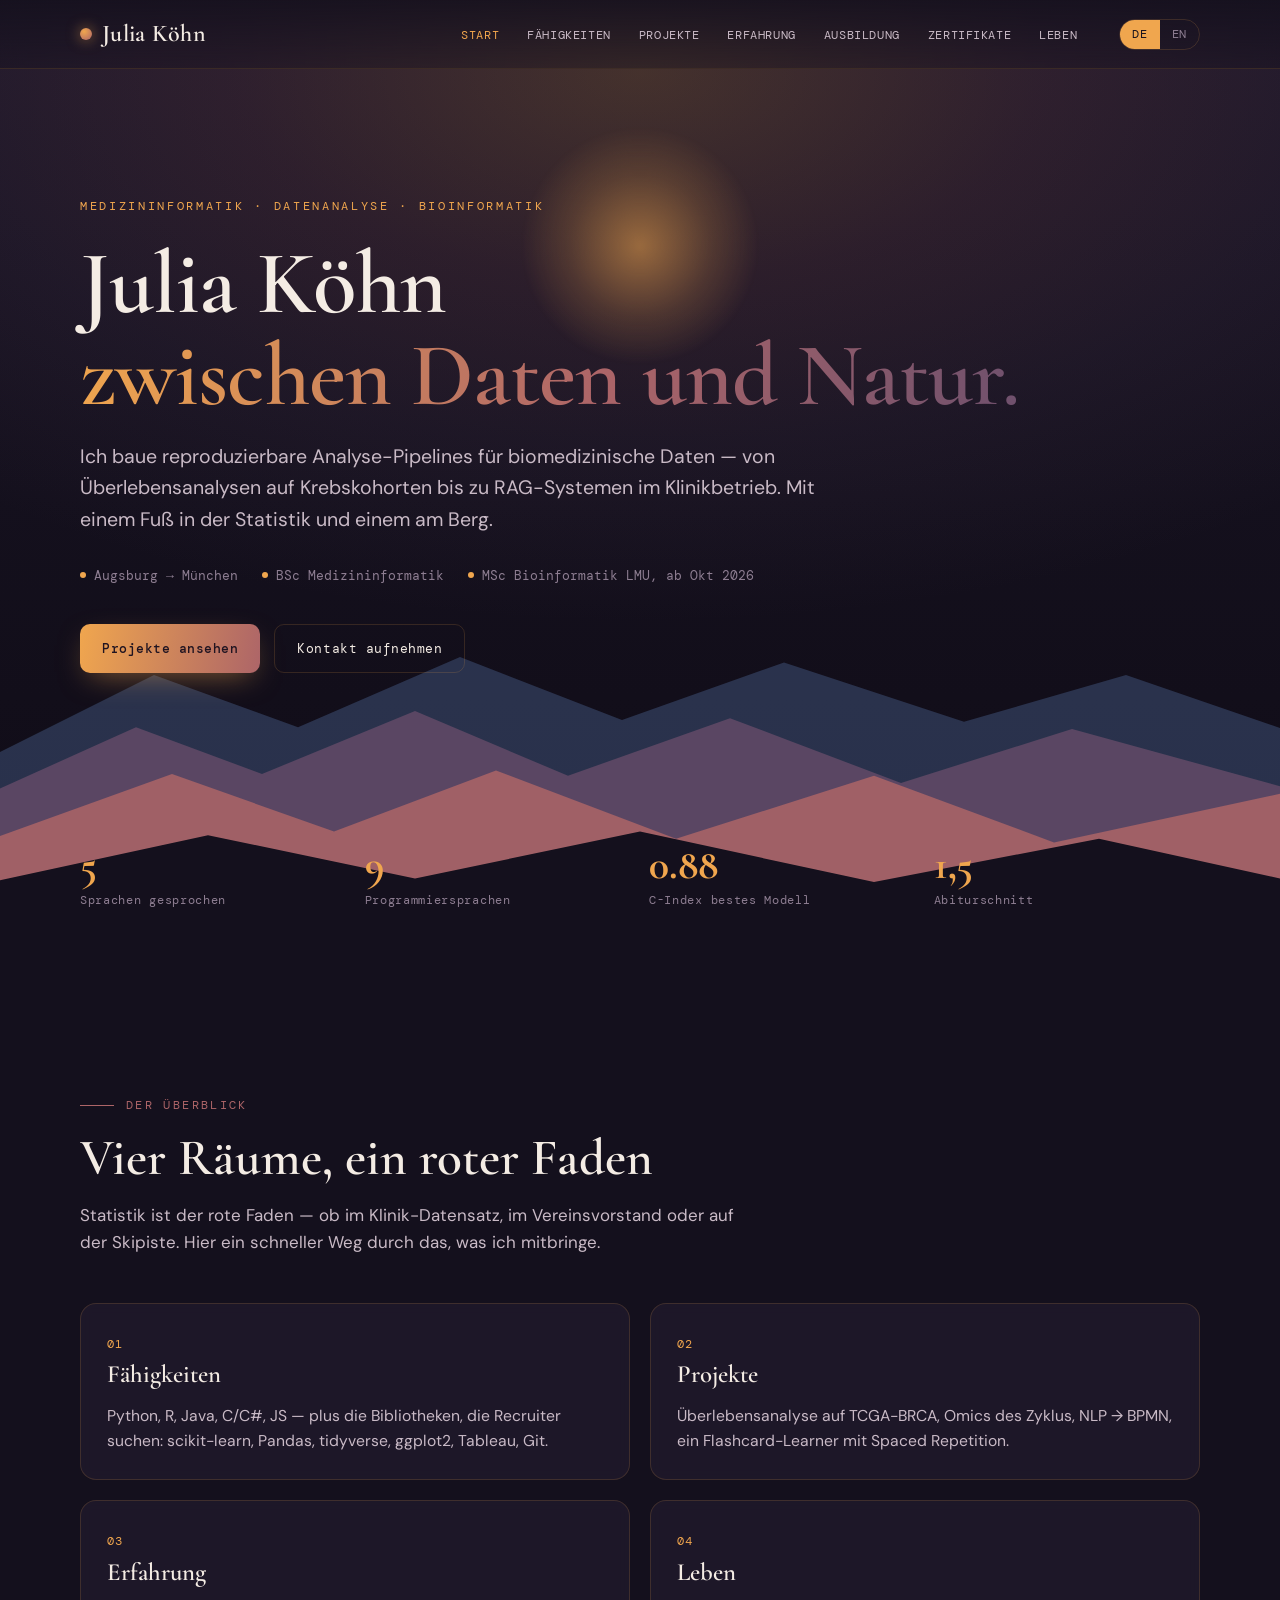
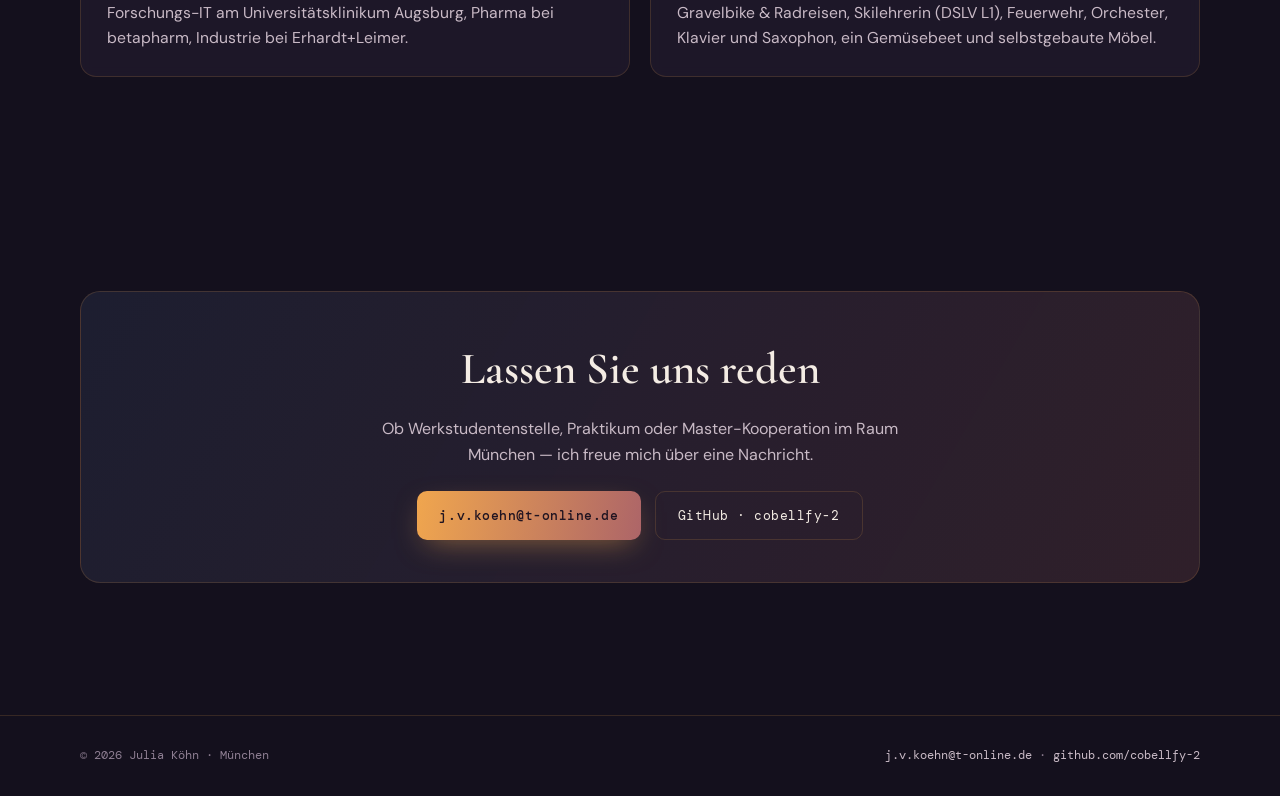
==== index.html @ fc3f9aa5 "Portfolio site" ====
<!DOCTYPE html>
<html lang="de">
<head>
<meta charset="utf-8">
<meta name="viewport" content="width=device-width, initial-scale=1">
<title data-de="Julia Köhn — Datenanalyse & Bioinformatik" data-en="Julia Köhn — Data Science & Bioinformatics">Julia Köhn — Datenanalyse & Bioinformatik</title>
<meta name="description" content="Julia Köhn — Medizininformatik, Datenanalyse, Bioinformatik. Portfolio.">
<link rel="preconnect" href="https://fonts.googleapis.com">
<link rel="preconnect" href="https://fonts.gstatic.com" crossorigin>
<link href="https://fonts.googleapis.com/css2?family=Cormorant+Garamond:wght@500;600;700&family=DM+Mono:wght@400;500&family=DM+Sans:opsz,wght@9..40,400;9..40,500;9..40,600&display=swap" rel="stylesheet">
<link rel="stylesheet" href="assets/style.css">
</head>
<body>

<div class="sky"><div class="sun"></div></div>
<div class="stars"></div>
<svg class="ranges" viewBox="0 0 1440 460" preserveAspectRatio="xMidYMax slice" xmlns="http://www.w3.org/2000/svg">
  <path d="M0 300 L180 210 L340 268 L520 190 L700 260 L880 196 L1080 262 L1260 210 L1440 272 L1440 460 L0 460 Z" fill="#3F5177" opacity="0.55"/>
  <path d="M0 340 L160 268 L300 320 L470 250 L640 322 L820 258 L1010 330 L1200 270 L1440 336 L1440 460 L0 460 Z" fill="#6E506D" opacity="0.72"/>
  <path d="M0 392 L200 320 L380 384 L560 316 L760 392 L980 322 L1180 396 L1440 340 L1440 460 L0 460 Z" fill="#AD6568" opacity="0.85"/>
  <path d="M0 440 L240 388 L470 436 L720 384 L980 440 L1230 392 L1440 438 L1440 460 L0 460 Z" fill="#14101d"/>
</svg>

<header class="nav">
  <div class="nav-inner">
    <a class="brand" href="index.html"><span class="dot"></span>Julia&nbsp;Köhn</a>
    <button class="burger" aria-label="Menu">☰</button>
    <ul class="nav-links">
      <li><a href="index.html" class="active" data-de="Start" data-en="Home">Start</a></li>
      <li><a href="skills.html" data-de="Fähigkeiten" data-en="Skills">Fähigkeiten</a></li>
      <li><a href="projects.html" data-de="Projekte" data-en="Projects">Projekte</a></li>
      <li><a href="experience.html" data-de="Erfahrung" data-en="Experience">Erfahrung</a></li>
      <li><a href="education.html" data-de="Ausbildung" data-en="Education">Ausbildung</a></li>
      <li><a href="certificates.html" data-de="Zertifikate" data-en="Certificates">Zertifikate</a></li>
      <li><a href="life.html" data-de="Leben" data-en="Life">Leben</a></li>
    </ul>
    <div class="lang-toggle" role="group" aria-label="Language">
      <button data-lang="de" class="on">DE</button>
      <button data-lang="en">EN</button>
    </div>
  </div>
</header>

<main class="wrap">

  <section class="hero">
    <p class="eyebrow reveal" data-de="Medizininformatik · Datenanalyse · Bioinformatik" data-en="Medical Informatics · Data Science · Bioinformatics">Medizininformatik · Datenanalyse · Bioinformatik</p>
    <h1 class="reveal d1">Julia Köhn<br><span class="accent" data-de="zwischen Daten und Natur." data-en="between data and nature.">zwischen Daten und Natur.</span></h1>
    <p class="sub reveal d2" data-de="Ich baue reproduzierbare Analyse-Pipelines für biomedizinische Daten — von Überlebensanalysen auf Krebskohorten bis zu RAG-Systemen im Klinikbetrieb. Mit einem Fuß in der Statistik und einem am Berg." data-en="I build reproducible analysis pipelines for biomedical data — from survival models on cancer cohorts to RAG systems in a hospital IT team. One foot in statistics, one on the mountain.">Ich baue reproduzierbare Analyse-Pipelines für biomedizinische Daten — von Überlebensanalysen auf Krebskohorten bis zu RAG-Systemen im Klinikbetrieb. Mit einem Fuß in der Statistik und einem am Berg.</p>
    <div class="meta reveal d3">
      <span data-de="Augsburg → München" data-en="Augsburg → Munich">Augsburg → München</span>
      <span data-de="BSc Medizininformatik" data-en="BSc Medical Informatics">BSc Medizininformatik</span>
      <span data-de="MSc Bioinformatik LMU, ab Okt 2026" data-en="MSc Bioinformatics LMU, from Oct 2026">MSc Bioinformatik LMU, ab Okt 2026</span>
    </div>
    <div class="cta-row reveal d4">
      <a class="btn primary" href="projects.html" data-de="Projekte ansehen" data-en="View projects">Projekte ansehen</a>
      <a class="btn ghost" href="mailto:j.v.koehn@t-online.de" data-de="Kontakt aufnehmen" data-en="Get in touch">Kontakt aufnehmen</a>
    </div>
  </section>

  <section>
    <div class="facts">
      <div class="fact reveal"><b>5</b><span data-de="Sprachen gesprochen" data-en="languages spoken">Sprachen gesprochen</span></div>
      <div class="fact reveal d1"><b>9</b><span data-de="Programmiersprachen" data-en="programming languages">Programmiersprachen</span></div>
      <div class="fact reveal d2"><b>0.88</b><span data-de="C-Index bestes Modell" data-en="C-index, best model">C-Index bestes Modell</span></div>
      <div class="fact reveal d3"><b>1,5</b><span data-de="Abiturschnitt" data-en="high-school GPA">Abiturschnitt</span></div>
    </div>
  </section>

  <section>
    <div class="sec-head reveal">
      <p class="kicker" data-de="Der Überblick" data-en="At a glance">Der Überblick</p>
      <h2 data-de="Vier Räume, ein roter Faden" data-en="Four rooms, one thread">Vier Räume, ein roter Faden</h2>
      <p data-de="Statistik ist der rote Faden — ob im Klinik-Datensatz, im Vereinsvorstand oder auf der Skipiste. Hier ein schneller Weg durch das, was ich mitbringe." data-en="Statistics is the through-line — in a clinical dataset, on a club board, or on a ski slope. A quick way through what I bring.">Statistik ist der rote Faden — ob im Klinik-Datensatz, im Vereinsvorstand oder auf der Skipiste. Hier ein schneller Weg durch das, was ich mitbringe.</p>
    </div>
    <div class="grid g-2">
      <a class="card reveal" href="skills.html" style="text-decoration:none;color:inherit;display:block">
        <span class="num">01</span>
        <h3 data-de="Fähigkeiten" data-en="Skills">Fähigkeiten</h3>
        <p data-de="Python, R, Java, C/C#, JS — plus die Bibliotheken, die Recruiter suchen: scikit-learn, Pandas, tidyverse, ggplot2, Tableau, Git." data-en="Python, R, Java, C/C#, JS — plus the libraries recruiters look for: scikit-learn, Pandas, tidyverse, ggplot2, Tableau, Git.">Python, R, Java, C/C#, JS — plus die Bibliotheken, die Recruiter suchen: scikit-learn, Pandas, tidyverse, ggplot2, Tableau, Git.</p>
      </a>
      <a class="card reveal d1" href="projects.html" style="text-decoration:none;color:inherit;display:block">
        <span class="num">02</span>
        <h3 data-de="Projekte" data-en="Projects">Projekte</h3>
        <p data-de="Überlebensanalyse auf TCGA-BRCA, Omics des Zyklus, NLP → BPMN, ein Flashcard-Learner mit Spaced Repetition." data-en="Survival analysis on TCGA-BRCA, cycle omics, NLP → BPMN, a spaced-repetition flashcard learner.">Überlebensanalyse auf TCGA-BRCA, Omics des Zyklus, NLP → BPMN, ein Flashcard-Learner mit Spaced Repetition.</p>
      </a>
      <a class="card reveal d2" href="experience.html" style="text-decoration:none;color:inherit;display:block">
        <span class="num">03</span>
        <h3 data-de="Erfahrung" data-en="Experience">Erfahrung</h3>
        <p data-de="Forschungs-IT am Universitätsklinikum Augsburg, Pharma bei betapharm, Industrie bei Erhardt+Leimer." data-en="Research IT at Augsburg University Hospital, pharma at betapharm, industry at Erhardt+Leimer.">Forschungs-IT am Universitätsklinikum Augsburg, Pharma bei betapharm, Industrie bei Erhardt+Leimer.</p>
      </a>
      <a class="card reveal d3" href="life.html" style="text-decoration:none;color:inherit;display:block">
        <span class="num">04</span>
        <h3 data-de="Leben" data-en="Life">Leben</h3>
        <p data-de="Gravelbike & Radreisen, Skilehrerin (DSLV L1), Feuerwehr, Orchester, Klavier und Saxophon, ein Gemüsebeet und selbstgebaute Möbel." data-en="Gravel biking & bike touring, ski instructor (DSLV L1), fire brigade, orchestra, piano and sax, a veggie bed, self-built furniture.">Gravelbike & Radreisen, Skilehrerin (DSLV L1), Feuerwehr, Orchester, Klavier und Saxophon, ein Gemüsebeet und selbstgebaute Möbel.</p>
      </a>
    </div>
  </section>

  <section>
    <div class="contact reveal">
      <h2 data-de="Lassen Sie uns reden" data-en="Let's talk">Lassen Sie uns reden</h2>
      <p data-de="Ob Werkstudentenstelle, Praktikum oder Master-Kooperation im Raum München — ich freue mich über eine Nachricht." data-en="Working-student role, internship, or a master's collaboration in the Munich area — I'd love to hear from you.">Ob Werkstudentenstelle, Praktikum oder Master-Kooperation im Raum München — ich freue mich über eine Nachricht.</p>
      <div class="row">
        <a class="btn primary" href="mailto:j.v.koehn@t-online.de">j.v.koehn@t-online.de</a>
        <a class="btn ghost" href="https://github.com/cobellfy-2" target="_blank" rel="noopener">GitHub · cobellfy-2</a>
      </div>
    </div>
  </section>

</main>

<footer class="foot">
  <div class="foot-inner">
    <span>© 2026 Julia Köhn · München</span>
    <span><a href="mailto:j.v.koehn@t-online.de">j.v.koehn@t-online.de</a> · <a href="https://github.com/cobellfy-2" target="_blank" rel="noopener">github.com/cobellfy-2</a></span>
  </div>
</footer>
<script src="assets/site.js"></script>
</body>
</html>
---- assets/style.css ----
/* =========================================================
   Julia Köhn — Portfolio
   Mountain-sunset dark theme
   Palette: #F0A64E  #AD6568  #6E506D  #3F5177
   Type:    Cormorant Garamond / DM Sans / DM Mono
   ========================================================= */

:root {
  /* sunset palette */
  --amber:  #F0A64E;
  --rose:   #AD6568;
  --plum:   #6E506D;
  --dusk:   #3F5177;

  /* dark ground */
  --night:   #14101d;
  --night-2: #1d1729;
  --panel:   rgba(45, 34, 58, 0.42);
  --panel-solid: #241b30;
  --line:    rgba(240, 166, 78, 0.16);

  /* ink */
  --ink:     #F4ECE4;
  --ink-soft:#C9BAC6;
  --ink-mute:#8E7E92;

  /* type */
  --serif: "Cormorant Garamond", Georgia, serif;
  --sans:  "DM Sans", system-ui, sans-serif;
  --mono:  "DM Mono", ui-monospace, monospace;

  --wrap: 1120px;
  --ease: cubic-bezier(.22,.61,.36,1);
}

* { box-sizing: border-box; }

html { scroll-behavior: smooth; }

body {
  margin: 0;
  font-family: var(--sans);
  color: var(--ink);
  background: var(--night);
  line-height: 1.6;
  -webkit-font-smoothing: antialiased;
  overflow-x: hidden;
}

/* ---------- atmospheric background ---------- */
.sky {
  position: fixed;
  inset: 0;
  z-index: -2;
  background:
    radial-gradient(120% 90% at 50% 8%, rgba(240,166,78,.20) 0%, rgba(173,101,104,.14) 26%, rgba(110,80,109,.10) 46%, rgba(20,16,29,0) 68%),
    linear-gradient(180deg, #1b1526 0%, #14101d 55%, #100c17 100%);
}
.sky .sun {
  position: absolute;
  left: 50%;
  top: 14vh;
  width: 240px;
  height: 240px;
  margin-left: -120px;
  border-radius: 50%;
  background: radial-gradient(circle, rgba(240,166,78,.55) 0%, rgba(240,166,78,.18) 42%, rgba(240,166,78,0) 70%);
  filter: blur(2px);
}
.ranges {
  position: fixed;
  left: 0; right: 0; bottom: 0;
  z-index: -1;
  width: 100%;
  height: 46vh;
  min-height: 320px;
  display: block;
  pointer-events: none;
}

/* stars */
.stars { position: fixed; inset: 0 0 auto 0; height: 60vh; z-index: -2; pointer-events: none; }
.stars span {
  position: absolute;
  width: 2px; height: 2px; border-radius: 50%;
  background: var(--ink);
  opacity: .0;
  animation: twinkle 5s ease-in-out infinite;
}
@keyframes twinkle { 0%,100%{opacity:.15;} 50%{opacity:.7;} }

/* ---------- layout ---------- */
.wrap { width: min(var(--wrap), 92vw); margin-inline: auto; }

section { position: relative; padding: 92px 0; }
.lead { padding-top: 132px; }

/* ---------- top nav ---------- */
header.nav {
  position: sticky; top: 0; z-index: 50;
  backdrop-filter: blur(12px);
  background: linear-gradient(180deg, rgba(20,16,29,.86), rgba(20,16,29,.35));
  border-bottom: 1px solid var(--line);
}
.nav-inner {
  width: min(var(--wrap), 92vw); margin-inline: auto;
  display: flex; align-items: center; gap: 22px;
  height: 68px;
}
.brand {
  font-family: var(--serif);
  font-size: 1.5rem; font-weight: 600; letter-spacing: .3px;
  color: var(--ink); text-decoration: none;
  display: flex; align-items: center; gap: 10px;
}
.brand .dot {
  width: 12px; height: 12px; border-radius: 50%;
  background: radial-gradient(circle at 35% 30%, var(--amber), var(--rose));
  box-shadow: 0 0 14px rgba(240,166,78,.6);
}
.nav-links {
  display: flex; gap: 4px; margin-left: auto;
  list-style: none; padding: 0; margin-block: 0;
}
.nav-links a {
  font-family: var(--mono);
  font-size: .74rem; letter-spacing: .05em; text-transform: uppercase;
  color: var(--ink-soft); text-decoration: none;
  padding: 8px 12px; border-radius: 8px;
  transition: color .2s, background .2s;
}
.nav-links a:hover { color: var(--ink); background: rgba(240,166,78,.08); }
.nav-links a.active { color: var(--amber); }

.lang-toggle {
  font-family: var(--mono);
  display: inline-flex; align-items: center;
  border: 1px solid var(--line); border-radius: 999px;
  overflow: hidden; margin-left: 8px;
}
.lang-toggle button {
  background: transparent; border: 0; cursor: pointer;
  color: var(--ink-mute);
  font-family: var(--mono); font-size: .72rem; letter-spacing: .06em;
  padding: 7px 12px; transition: color .2s, background .2s;
}
.lang-toggle button.on { color: var(--night); background: var(--amber); }

.burger {
  display: none; margin-left: auto;
  background: transparent; border: 1px solid var(--line);
  border-radius: 8px; color: var(--ink); cursor: pointer;
  width: 42px; height: 38px; font-size: 1.2rem;
}

/* ---------- hero ---------- */
.hero { padding: 128px 0 40px; }
.eyebrow {
  font-family: var(--mono); font-size: .76rem;
  letter-spacing: .22em; text-transform: uppercase;
  color: var(--amber); margin: 0 0 22px;
}
.hero h1 {
  font-family: var(--serif);
  font-weight: 600;
  font-size: clamp(2.9rem, 7vw, 5.6rem);
  line-height: 1.02; margin: 0 0 8px;
  letter-spacing: -.01em;
}
.hero h1 .accent {
  background: linear-gradient(100deg, var(--amber), var(--rose) 55%, var(--plum));
  -webkit-background-clip: text; background-clip: text; color: transparent;
}
.hero .sub {
  font-size: 1.22rem; color: var(--ink-soft);
  max-width: 58ch; margin: 20px 0 0;
}
.hero .meta {
  display: flex; flex-wrap: wrap; gap: 10px 24px;
  margin-top: 30px; font-family: var(--mono);
  font-size: .82rem; color: var(--ink-mute);
}
.hero .meta span { display: inline-flex; align-items: center; gap: 8px; }
.hero .meta span::before {
  content: ""; width: 6px; height: 6px; border-radius: 50%;
  background: var(--amber);
}
.cta-row { margin-top: 38px; display: flex; flex-wrap: wrap; gap: 14px; }
.btn {
  font-family: var(--mono); font-size: .82rem; letter-spacing: .04em;
  text-decoration: none; padding: 13px 22px; border-radius: 10px;
  display: inline-flex; align-items: center; gap: 9px;
  transition: transform .18s var(--ease), box-shadow .2s, background .2s;
}
.btn.primary {
  background: linear-gradient(100deg, var(--amber), var(--rose));
  color: #201421; font-weight: 500;
  box-shadow: 0 10px 30px -10px rgba(240,166,78,.55);
}
.btn.primary:hover { transform: translateY(-2px); box-shadow: 0 16px 40px -12px rgba(240,166,78,.7); }
.btn.ghost { border: 1px solid var(--line); color: var(--ink); }
.btn.ghost:hover { background: rgba(240,166,78,.08); transform: translateY(-2px); }

/* ---------- section headings ---------- */
.sec-head { margin-bottom: 46px; max-width: 62ch; }
.sec-head .kicker {
  font-family: var(--mono); font-size: .74rem; letter-spacing: .2em;
  text-transform: uppercase; color: var(--rose);
  display: flex; align-items: center; gap: 12px; margin: 0 0 16px;
}
.sec-head .kicker::before {
  content: ""; width: 34px; height: 1px; background: var(--rose);
}
.sec-head h2 {
  font-family: var(--serif); font-weight: 600;
  font-size: clamp(2rem, 4.4vw, 3.2rem); line-height: 1.08; margin: 0;
}
.sec-head p { color: var(--ink-soft); font-size: 1.06rem; margin: 16px 0 0; }

/* ---------- cards ---------- */
.grid { display: grid; gap: 20px; }
.g-2 { grid-template-columns: repeat(2, 1fr); }
.g-3 { grid-template-columns: repeat(3, 1fr); }

.card {
  background: var(--panel);
  border: 1px solid var(--line);
  border-radius: 16px;
  padding: 26px;
  backdrop-filter: blur(6px);
  transition: transform .25s var(--ease), border-color .25s, box-shadow .25s;
}
.card:hover {
  transform: translateY(-4px);
  border-color: rgba(240,166,78,.4);
  box-shadow: 0 18px 44px -22px rgba(240,166,78,.5);
}
.card h3 {
  font-family: var(--serif); font-size: 1.55rem; font-weight: 600;
  margin: 0 0 8px;
}
.card p { color: var(--ink-soft); margin: 0; font-size: .98rem; }
.card .num {
  font-family: var(--mono); font-size: .78rem; color: var(--amber);
  letter-spacing: .1em;
}

/* skill meters */
.skill-row { margin-bottom: 22px; }
.skill-row:last-child { margin-bottom: 0; }
.skill-row .top {
  display: flex; justify-content: space-between; align-items: baseline;
  margin-bottom: 8px;
}
.skill-row .name { font-weight: 500; }
.skill-row .lvl { font-family: var(--mono); font-size: .74rem; color: var(--ink-mute); }
.bar { height: 6px; border-radius: 999px; background: rgba(255,255,255,.06); overflow: hidden; }
.bar i {
  display: block; height: 100%; width: 0;
  background: linear-gradient(90deg, var(--dusk), var(--plum) 40%, var(--rose) 72%, var(--amber));
  border-radius: 999px;
  transition: width 1.1s var(--ease);
}

/* chips */
.chips { display: flex; flex-wrap: wrap; gap: 9px; margin-top: 4px; }
.chip {
  font-family: var(--mono); font-size: .74rem;
  border: 1px solid var(--line); border-radius: 999px;
  padding: 6px 12px; color: var(--ink-soft);
  background: rgba(63,81,119,.16);
}
.chip.hot { border-color: rgba(240,166,78,.45); color: var(--amber); background: rgba(240,166,78,.08); }

/* timeline */
.timeline { position: relative; margin-top: 8px; }
.timeline::before {
  content: ""; position: absolute; left: 9px; top: 6px; bottom: 6px;
  width: 2px; background: linear-gradient(180deg, var(--amber), var(--rose), var(--plum), var(--dusk));
  opacity: .5;
}
.tl-item { position: relative; padding: 0 0 34px 44px; }
.tl-item:last-child { padding-bottom: 0; }
.tl-item::before {
  content: ""; position: absolute; left: 3px; top: 4px;
  width: 14px; height: 14px; border-radius: 50%;
  background: var(--night); border: 2px solid var(--amber);
  box-shadow: 0 0 0 4px rgba(240,166,78,.12);
}
.tl-item .when { font-family: var(--mono); font-size: .76rem; color: var(--amber); letter-spacing: .04em; }
.tl-item h3 { font-family: var(--serif); font-size: 1.5rem; font-weight: 600; margin: 4px 0 2px; }
.tl-item .org { color: var(--ink-soft); font-size: .96rem; }
.tl-item .body { color: var(--ink-soft); margin: 10px 0 0; font-size: .96rem; }

/* project cards */
.proj { display: flex; flex-direction: column; }
.proj .tag { font-family: var(--mono); font-size: .72rem; color: var(--rose); letter-spacing: .1em; text-transform: uppercase; }
.proj h3 { margin: 6px 0 10px; }
.proj .metric-row { display: flex; gap: 22px; margin: 16px 0; flex-wrap: wrap; }
.proj .metric { }
.proj .metric b { font-family: var(--serif); font-size: 1.7rem; color: var(--amber); display: block; line-height: 1; }
.proj .metric small { font-family: var(--mono); font-size: .68rem; color: var(--ink-mute); letter-spacing: .05em; }
.proj .links { margin-top: auto; padding-top: 16px; display: flex; gap: 16px; }
.proj .links a { font-family: var(--mono); font-size: .78rem; color: var(--amber); text-decoration: none; border-bottom: 1px solid rgba(240,166,78,.3); padding-bottom: 2px; }
.proj .links a:hover { border-color: var(--amber); }

/* language spans */
[data-en] { }

/* fact grid */
.facts { display: grid; grid-template-columns: repeat(4,1fr); gap: 18px; margin-top: 40px; }
.fact { text-align: left; }
.fact b { font-family: var(--serif); font-size: 2.6rem; color: var(--amber); line-height: 1; display: block; }
.fact span { font-family: var(--mono); font-size: .72rem; color: var(--ink-mute); letter-spacing: .06em; }

/* language list */
.lang-list { display: grid; gap: 14px; }
.lang-list .row { display: flex; align-items: center; gap: 16px; }
.lang-list .flag {
  font-family: var(--serif); font-size: 1.2rem; font-weight: 600;
  width: 46px; text-align: center; color: var(--amber);
}
.lang-list .pips { display: flex; gap: 5px; }
.lang-list .pip { width: 26px; height: 6px; border-radius: 3px; background: rgba(255,255,255,.08); }
.lang-list .pip.on { background: linear-gradient(90deg, var(--rose), var(--amber)); }
.lang-list .cefr { font-family: var(--mono); font-size: .74rem; color: var(--ink-mute); margin-left: auto; }

/* hobby grid */
.hobbies { display: grid; grid-template-columns: repeat(3,1fr); gap: 18px; }
.hobby {
  border: 1px solid var(--line); border-radius: 16px; padding: 24px;
  background: var(--panel); backdrop-filter: blur(6px);
  transition: transform .25s var(--ease), border-color .25s;
}
.hobby:hover { transform: translateY(-4px); border-color: rgba(240,166,78,.4); }
.hobby .ic { font-size: 1.7rem; margin-bottom: 10px; }
.hobby h3 { font-family: var(--serif); font-size: 1.35rem; font-weight: 600; margin: 0 0 6px; }
.hobby p { color: var(--ink-soft); font-size: .92rem; margin: 0; }

/* contact strip */
.contact {
  border: 1px solid var(--line); border-radius: 20px;
  background: linear-gradient(120deg, rgba(63,81,119,.22), rgba(173,101,104,.18));
  padding: 42px; text-align: center; margin-top: 30px;
}
.contact h2 { font-family: var(--serif); font-weight: 600; font-size: clamp(1.8rem,4vw,2.8rem); margin: 0 0 10px; }
.contact p { color: var(--ink-soft); margin: 0 auto 24px; max-width: 50ch; }
.contact .row { display: flex; gap: 14px; justify-content: center; flex-wrap: wrap; }

/* footer */
footer.foot {
  border-top: 1px solid var(--line); margin-top: 40px;
  padding: 30px 0; color: var(--ink-mute);
  font-family: var(--mono); font-size: .78rem;
}
.foot-inner { width: min(var(--wrap),92vw); margin-inline:auto; display:flex; justify-content: space-between; flex-wrap: wrap; gap: 14px; }
.foot-inner a { color: var(--ink-soft); text-decoration: none; }
.foot-inner a:hover { color: var(--amber); }

/* reveal animation */
.reveal { opacity: 0; transform: translateY(26px); transition: opacity .7s var(--ease), transform .7s var(--ease); }
.reveal.in { opacity: 1; transform: none; }
.reveal.d1 { transition-delay: .08s; }
.reveal.d2 { transition-delay: .16s; }
.reveal.d3 { transition-delay: .24s; }
.reveal.d4 { transition-delay: .32s; }

/* page intro title block shared */
.page-title { padding-top: 128px; padding-bottom: 20px; }
.page-title h1 {
  font-family: var(--serif); font-weight: 600;
  font-size: clamp(2.6rem, 6vw, 4.6rem); line-height: 1.04; margin: 8px 0 0;
}
.page-title .lede { color: var(--ink-soft); font-size: 1.14rem; max-width: 62ch; margin: 20px 0 0; }

/* responsive */
@media (max-width: 860px) {
  .g-2, .g-3 { grid-template-columns: 1fr; }
  .facts { grid-template-columns: repeat(2,1fr); }
  .hobbies { grid-template-columns: 1fr 1fr; }
  .nav-links {
    position: fixed; inset: 68px 0 auto 0;
    flex-direction: column; gap: 0;
    background: var(--night-2); border-bottom: 1px solid var(--line);
    padding: 12px 5vw 20px; transform: translateY(-140%);
    transition: transform .3s var(--ease); margin: 0;
  }
  .nav-links.open { transform: none; }
  .nav-links a { padding: 12px 8px; }
  .burger { display: block; }
  .foot-inner { flex-direction: column; }
}
@media (max-width: 520px) {
  .facts, .hobbies { grid-template-columns: 1fr; }
}

@media (prefers-reduced-motion: reduce) {
  * { animation: none !important; scroll-behavior: auto; }
  .reveal { opacity: 1; transform: none; transition: none; }
  .bar i { transition: none; }
}
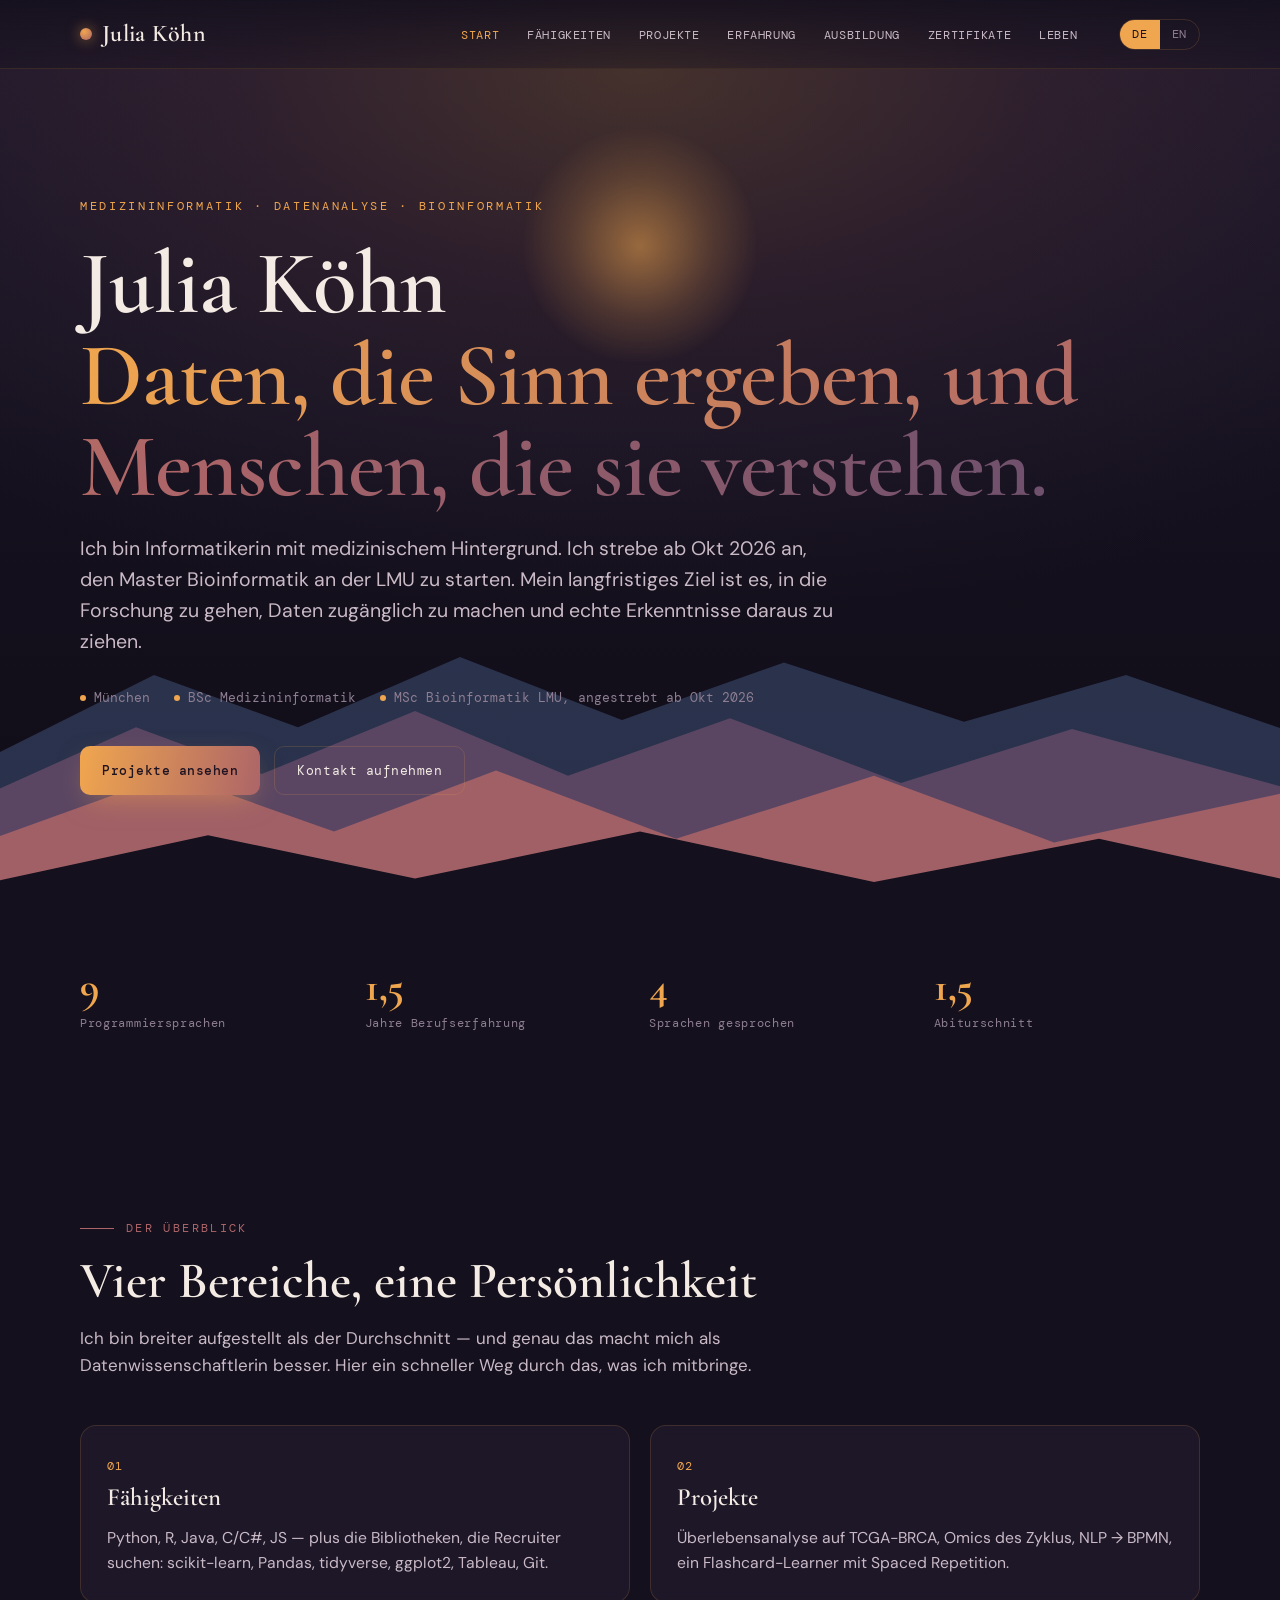
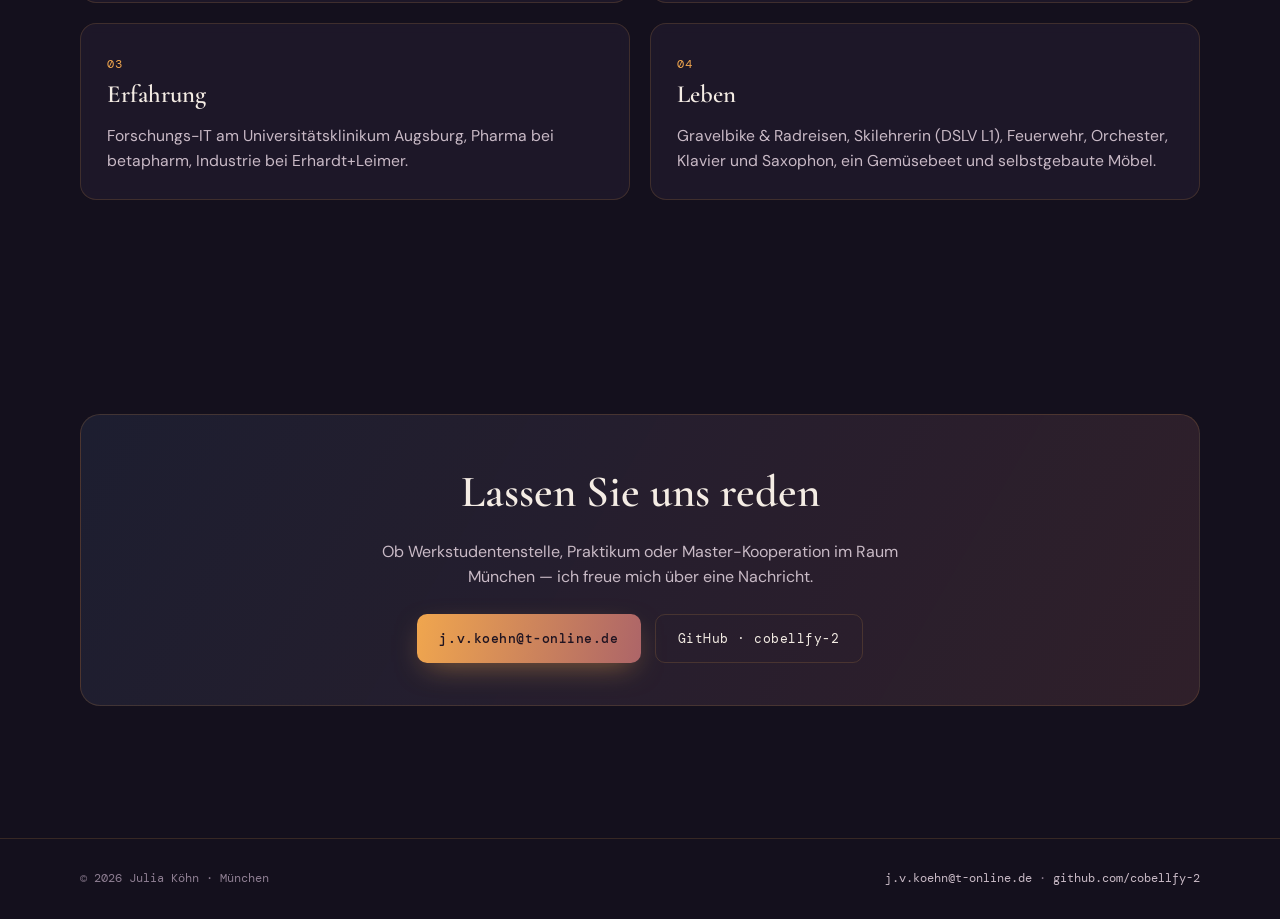
==== commit a39f2919: "Fix index.html DE/EN mismatch and typos in bio text Synced English translations to the updated Germa" ====
--- a/index.html
+++ b/index.html
@@ -4,7 +4,7 @@
 <meta charset="utf-8">
 <meta name="viewport" content="width=device-width, initial-scale=1">
 <title data-de="Julia Köhn — Datenanalyse & Bioinformatik" data-en="Julia Köhn — Data Science & Bioinformatics">Julia Köhn — Datenanalyse & Bioinformatik</title>
-<meta name="description" content="Julia Köhn — Medizininformatik, Datenanalyse, Bioinformatik. Portfolio.">
+<meta name="description" content="Julia Köhn — Medizininformatik, Datenanalyse, Bioinformatik. Portfolio."> <!--TODO-->
 <link rel="preconnect" href="https://fonts.googleapis.com">
 <link rel="preconnect" href="https://fonts.gstatic.com" crossorigin>
 <link href="https://fonts.googleapis.com/css2?family=Cormorant+Garamond:wght@500;600;700&family=DM+Mono:wght@400;500&family=DM+Sans:opsz,wght@9..40,400;9..40,500;9..40,600&display=swap" rel="stylesheet">
@@ -45,12 +45,12 @@
 
   <section class="hero">
     <p class="eyebrow reveal" data-de="Medizininformatik · Datenanalyse · Bioinformatik" data-en="Medical Informatics · Data Science · Bioinformatics">Medizininformatik · Datenanalyse · Bioinformatik</p>
-    <h1 class="reveal d1">Julia Köhn<br><span class="accent" data-de="zwischen Daten und Natur." data-en="between data and nature.">zwischen Daten und Natur.</span></h1>
-    <p class="sub reveal d2" data-de="Ich baue reproduzierbare Analyse-Pipelines für biomedizinische Daten — von Überlebensanalysen auf Krebskohorten bis zu RAG-Systemen im Klinikbetrieb. Mit einem Fuß in der Statistik und einem am Berg." data-en="I build reproducible analysis pipelines for biomedical data — from survival models on cancer cohorts to RAG systems in a hospital IT team. One foot in statistics, one on the mountain.">Ich baue reproduzierbare Analyse-Pipelines für biomedizinische Daten — von Überlebensanalysen auf Krebskohorten bis zu RAG-Systemen im Klinikbetrieb. Mit einem Fuß in der Statistik und einem am Berg.</p>
+    <h1 class="reveal d1">Julia Köhn<br><span class="accent" data-de="Daten, die Sinn ergeben, und Menschen, die sie verstehen." data-en="data that make sense — and people who understand them.">Daten, die Sinn ergeben, und Menschen, die sie verstehen.</span></h1>
+    <p class="sub reveal d2" data-de="Ich bin Informatikerin mit medizinischem Hintergrund. Ich strebe ab Okt 2026 an, den Master Bioinformatik an der LMU zu starten. Mein langfristiges Ziel ist es, in die Forschung zu gehen, Daten zugänglich zu machen und echte Erkenntnisse daraus zu ziehen." data-en="I'm a computer scientist with a medical background. From Oct 2026, I'm aiming to start a Master's in Bioinformatics at LMU Munich. My long-term goal is to move into research, making data accessible and turning it into real insight.">Ich bin Informatikerin mit medizinischem Hintergrund. Ich strebe ab Okt 2026 an, den Master Bioinformatik an der LMU zu starten. Mein langfristiges Ziel ist es, in die Forschung zu gehen, Daten zugänglich zu machen und echte Erkenntnisse daraus zu ziehen.</p>
     <div class="meta reveal d3">
-      <span data-de="Augsburg → München" data-en="Augsburg → Munich">Augsburg → München</span>
+      <span data-de="München" data-en="Munich">München</span>
       <span data-de="BSc Medizininformatik" data-en="BSc Medical Informatics">BSc Medizininformatik</span>
-      <span data-de="MSc Bioinformatik LMU, ab Okt 2026" data-en="MSc Bioinformatics LMU, from Oct 2026">MSc Bioinformatik LMU, ab Okt 2026</span>
+      <span data-de="MSc Bioinformatik LMU, angestrebt ab Okt 2026" data-en="MSc Bioinformatics LMU, from Oct 2026">MSc Bioinformatik LMU, ab Okt 2026</span>
     </div>
     <div class="cta-row reveal d4">
       <a class="btn primary" href="projects.html" data-de="Projekte ansehen" data-en="View projects">Projekte ansehen</a>
@@ -60,9 +60,10 @@
 
   <section>
     <div class="facts">
-      <div class="fact reveal"><b>5</b><span data-de="Sprachen gesprochen" data-en="languages spoken">Sprachen gesprochen</span></div>
+      
       <div class="fact reveal d1"><b>9</b><span data-de="Programmiersprachen" data-en="programming languages">Programmiersprachen</span></div>
-      <div class="fact reveal d2"><b>0.88</b><span data-de="C-Index bestes Modell" data-en="C-index, best model">C-Index bestes Modell</span></div>
+      <div class="fact reveal d2"><b>1,5</b><span data-de="Jahre Berufserfahrung" data-en="years of work experience">Berufserfahrung</span></div>
+      <div class="fact reveal"><b>4</b><span data-de="Sprachen gesprochen" data-en="languages spoken">Sprachen gesprochen</span></div>
       <div class="fact reveal d3"><b>1,5</b><span data-de="Abiturschnitt" data-en="high-school GPA">Abiturschnitt</span></div>
     </div>
   </section>
@@ -70,8 +71,8 @@
   <section>
     <div class="sec-head reveal">
       <p class="kicker" data-de="Der Überblick" data-en="At a glance">Der Überblick</p>
-      <h2 data-de="Vier Räume, ein roter Faden" data-en="Four rooms, one thread">Vier Räume, ein roter Faden</h2>
-      <p data-de="Statistik ist der rote Faden — ob im Klinik-Datensatz, im Vereinsvorstand oder auf der Skipiste. Hier ein schneller Weg durch das, was ich mitbringe." data-en="Statistics is the through-line — in a clinical dataset, on a club board, or on a ski slope. A quick way through what I bring.">Statistik ist der rote Faden — ob im Klinik-Datensatz, im Vereinsvorstand oder auf der Skipiste. Hier ein schneller Weg durch das, was ich mitbringe.</p>
+      <h2 data-de="Vier Bereiche, eine Persönlichkeit" data-en="Four areas, one personality">Vier Bereiche, eine Persönlichkeit</h2>
+      <p data-de="Ich bin breiter aufgestellt als der Durchschnitt — und genau das macht mich als Datenwissenschaftlerin besser. Hier ein schneller Weg durch das, was ich mitbringe." data-en="I'm more broadly positioned than most — and that's exactly what makes me a better data scientist. A quick way through what I bring.">Ich bin breiter aufgestellt als der Durchschnitt — und genau das macht mich als Datenwissenschaftlerin besser. Hier ein schneller Weg durch das, was ich mitbringe.</p>
     </div>
     <div class="grid g-2">
       <a class="card reveal" href="skills.html" style="text-decoration:none;color:inherit;display:block">
